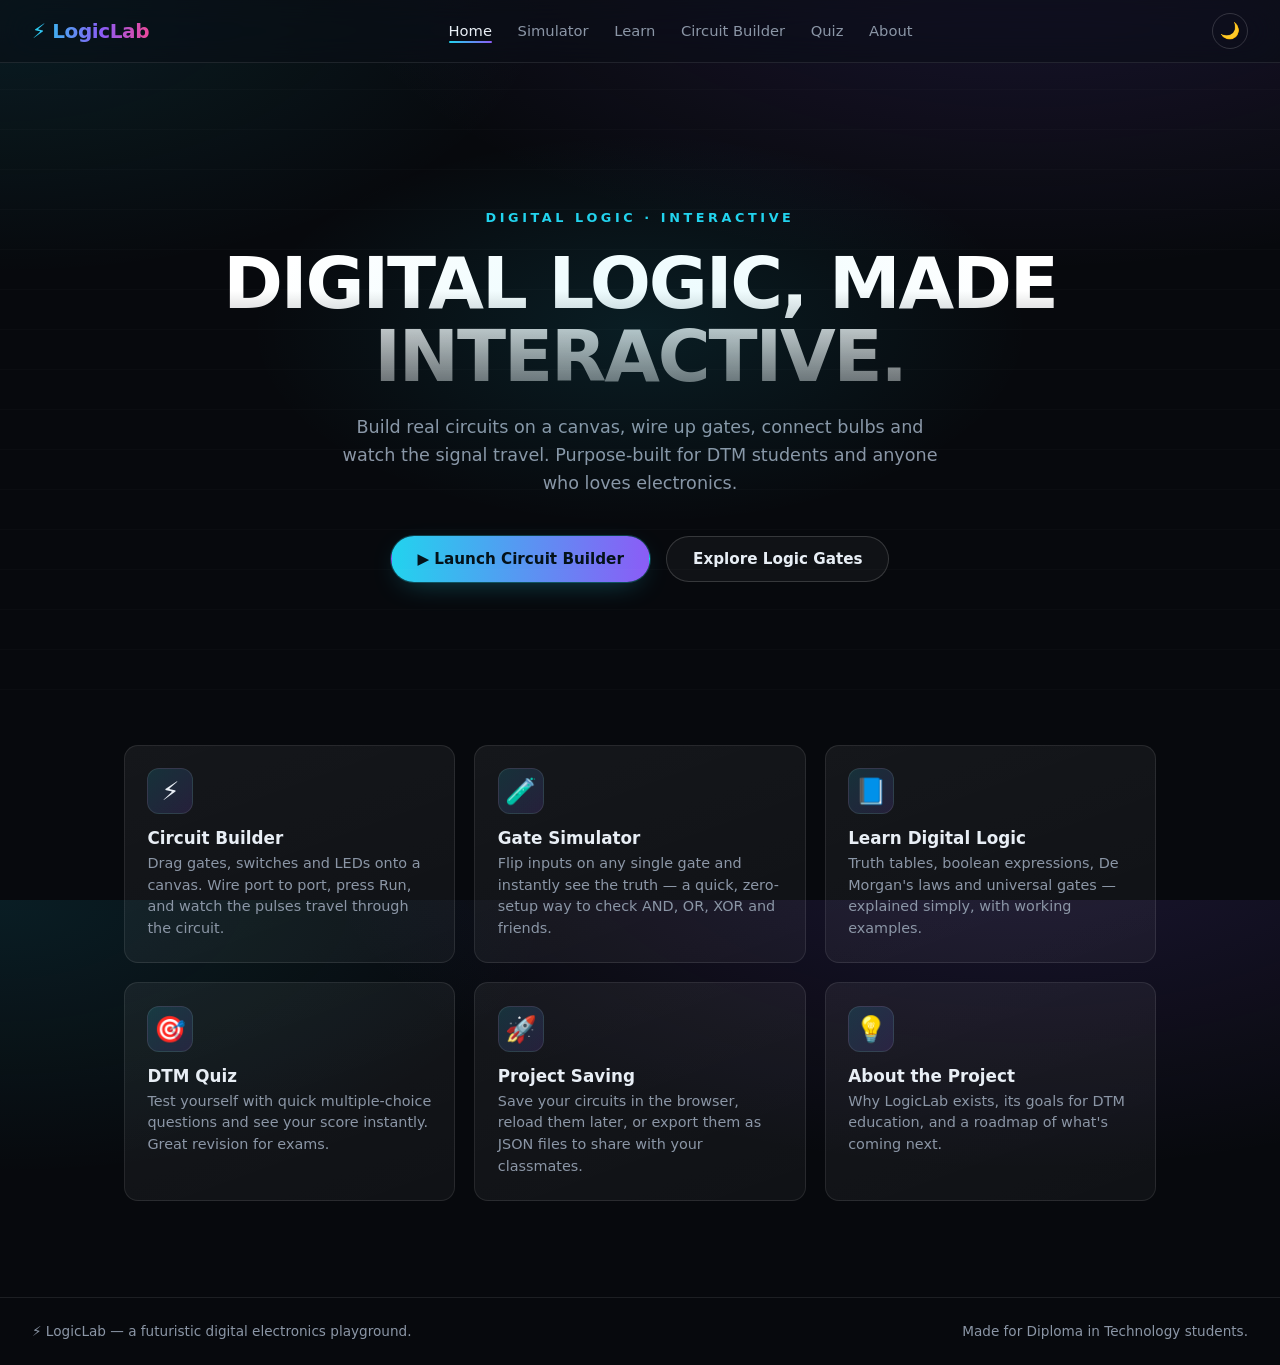
==== index.html @ 151f144c "LogicLab: interactive digital logic playground (builder, simulator, learn, quiz)" ====
<!DOCTYPE html>
<html lang="en">
<head>
    <meta charset="UTF-8">
    <meta name="viewport" content="width=device-width, initial-scale=1.0">
    <title>LogicLab | Learn, Build, Simulate & Test Digital Logic</title>
    <meta name="description" content="LogicLab is a free interactive digital logic playground for DTM students: drag-and-drop circuit builder, live gate simulator, logic gate lessons, truth tables and quizzes.">
    <meta property="og:title" content="LogicLab | Digital Logic Playground">
    <meta property="og:description" content="Build real logic circuits, simulate AND/OR/NOT/NAND/XOR gates and learn digital electronics interactively.">
    <meta property="og:type" content="website">
    <meta name="theme-color" content="#0a0e14">
    <link rel="stylesheet" href="css/style.css">
</head>
<body class="dark-mode">

    <nav class="navbar">
        <div class="logo">⚡ LogicLab</div>
        <ul class="nav-links">
            <li><a href="index.html" class="active">Home</a></li>
            <li><a href="pages/simulator.html">Simulator</a></li>
            <li><a href="pages/learn.html">Learn</a></li>
            <li><a href="pages/builder.html">Circuit Builder</a></li>
            <li><a href="pages/quiz.html">Quiz</a></li>
            <li><a href="pages/about.html">About</a></li>
        </ul>
        <div class="nav-actions">
            <button id="theme-toggle">🌙</button>
            <div class="hamburger">☰</div>
        </div>
    </nav>

    <main>
        <section class="hero">
            <div class="hero-kicker">Digital Logic · Interactive</div>
            <h1>DIGITAL LOGIC, MADE INTERACTIVE.</h1>
            <p>Build real circuits on a canvas, wire up gates, connect bulbs and watch the signal travel.
               Purpose-built for DTM students and anyone who loves electronics.</p>
            <div class="hero-actions">
                <a href="pages/builder.html" class="btn btn-primary">▶ Launch Circuit Builder</a>
                <a href="pages/learn.html" class="btn btn-secondary">Explore Logic Gates</a>
            </div>
        </section>

        <section class="page" style="padding-top:1rem;">
            <div class="grid grid-3">
                <a class="card" href="pages/builder.html">
                    <div class="card-icon">⚡</div>
                    <h3>Circuit Builder</h3>
                    <p>Drag gates, switches and LEDs onto a canvas. Wire port to port, press Run, and watch the pulses travel through the circuit.</p>
                </a>
                <a class="card" href="pages/simulator.html">
                    <div class="card-icon">🧪</div>
                    <h3>Gate Simulator</h3>
                    <p>Flip inputs on any single gate and instantly see the truth — a quick, zero-setup way to check AND, OR, XOR and friends.</p>
                </a>
                <a class="card" href="pages/learn.html">
                    <div class="card-icon">📘</div>
                    <h3>Learn Digital Logic</h3>
                    <p>Truth tables, boolean expressions, De Morgan's laws and universal gates — explained simply, with working examples.</p>
                </a>
                <a class="card" href="pages/quiz.html">
                    <div class="card-icon">🎯</div>
                    <h3>DTM Quiz</h3>
                    <p>Test yourself with quick multiple-choice questions and see your score instantly. Great revision for exams.</p>
                </a>
                <a class="card" href="pages/builder.html">
                    <div class="card-icon">🚀</div>
                    <h3>Project Saving</h3>
                    <p>Save your circuits in the browser, reload them later, or export them as JSON files to share with your classmates.</p>
                </a>
                <a class="card" href="pages/about.html">
                    <div class="card-icon">💡</div>
                    <h3>About the Project</h3>
                    <p>Why LogicLab exists, its goals for DTM education, and a roadmap of what's coming next.</p>
                </a>
            </div>
        </section>
    </main>

    <footer class="site-foot">
        <span>⚡ LogicLab — a futuristic digital electronics playground.</span>
        <span>Made for Diploma in Technology students.</span>
    </footer>

    <script src="js/app.js"></script>
</body>
</html>
---- css/style.css ----
/* ============================================================
   LogicLab — Global theme + pages
   Gen-Z futuristic: glass panels, soft neon accents, 2026 tool feel
   ============================================================ */

:root {
    --bg-0: #07090d;
    --bg-1: #0b1017;
    --bg-2: #0e141d;
    --panel: rgba(255, 255, 255, 0.04);
    --panel-2: rgba(255, 255, 255, 0.06);
    --line: rgba(255, 255, 255, 0.09);
    --line-strong: rgba(255, 255, 255, 0.16);
    --text: #e8eef5;
    --muted: #8b96a6;
    --cyan: #22d3ee;
    --violet: #8b5cf6;
    --pink: #ec4899;
    --green: #34d399;
    --amber: #fbbf24;
    --red: #f87171;
    --radius: 14px;
    --radius-sm: 10px;
    --glow-cyan: rgba(34, 211, 238, 0.45);
    --font: 'Inter', 'Segoe UI', system-ui, -apple-system, sans-serif;
    --mono: 'JetBrains Mono', 'Cascadia Code', ui-monospace, monospace;
}

* { margin: 0; padding: 0; box-sizing: border-box; }

html, body { height: 100%; }

body {
    font-family: var(--font);
    background:
        radial-gradient(1200px 600px at 80% -10%, rgba(139, 92, 246, 0.16), transparent 60%),
        radial-gradient(1000px 500px at 0% 0%, rgba(34, 211, 238, 0.10), transparent 55%),
        var(--bg-0);
    color: var(--text);
    min-height: 100vh;
    -webkit-font-smoothing: antialiased;
}

body.light-mode {
    background:
        radial-gradient(1200px 600px at 80% -10%, rgba(139, 92, 246, 0.10), transparent 60%),
        var(--bg-light);
    background-color: #eef2f6;
    --text: #1c2836;
    --muted: #5b6b7c;
    --line: rgba(0, 0, 0, 0.08);
    --panel: rgba(0, 0, 0, 0.03);
}

::selection { background: rgba(34, 211, 238, 0.3); }

a { color: inherit; text-decoration: none; }
button { font-family: inherit; color: inherit; }
input, select { font-family: inherit; color: inherit; }

/* ---------- Scrollbars ---------- */
::-webkit-scrollbar { width: 10px; height: 10px; }
::-webkit-scrollbar-thumb { background: rgba(255, 255, 255, 0.12); border-radius: 8px; border: 2px solid transparent; background-clip: content-box; }
::-webkit-scrollbar-thumb:hover { background: rgba(255, 255, 255, 0.22); background-clip: content-box; }
::-webkit-scrollbar-track { background: transparent; }

/* ---------- Navbar ---------- */
.navbar {
    position: sticky;
    top: 0;
    z-index: 1000;
    display: flex;
    align-items: center;
    justify-content: space-between;
    padding: 0.8rem 2rem;
    background: rgba(10, 14, 20, 0.6);
    backdrop-filter: blur(18px) saturate(140%);
    -webkit-backdrop-filter: blur(18px) saturate(140%);
    border-bottom: 1px solid var(--line);
}

.light-mode .navbar { background: rgba(255, 255, 255, 0.6); }

.logo {
    font-size: 1.25rem;
    font-weight: 800;
    letter-spacing: -0.02em;
    background: linear-gradient(92deg, var(--cyan), var(--violet) 60%, var(--pink));
    -webkit-background-clip: text;
    background-clip: text;
    -webkit-text-fill-color: transparent;
}

.nav-links { display: flex; list-style: none; gap: 1.6rem; align-items: center; }

.nav-links a {
    font-weight: 500;
    font-size: 0.92rem;
    color: var(--muted);
    transition: color 0.2s ease;
    position: relative;
    padding: 4px 0;
}

.nav-links a::after {
    content: "";
    position: absolute;
    left: 0; right: 100%; bottom: 0;
    height: 2px;
    border-radius: 2px;
    background: linear-gradient(90deg, var(--cyan), var(--violet));
    transition: right 0.25s ease;
}

.nav-links a:hover, .nav-links a.active { color: var(--text); }
.nav-links a:hover::after, .nav-links a.active::after { right: 0; }

.nav-actions { display: flex; align-items: center; gap: 1rem; }

#theme-toggle {
    background: none;
    border: 1px solid var(--line-strong);
    border-radius: 999px;
    width: 36px; height: 36px;
    font-size: 1rem;
    cursor: pointer;
    transition: transform 0.2s ease, border-color 0.2s ease;
}
#theme-toggle:hover { transform: rotate(-20deg) scale(1.05); border-color: var(--cyan); }

.hamburger { display: none; font-size: 1.4rem; cursor: pointer; }

@media (max-width: 820px) {
    .nav-links { display: none; }
    .hamburger { display: block; }
    .navbar { padding: 0.8rem 1rem; }
}

/* ---------- Hero ---------- */
.hero {
    display: flex;
    flex-direction: column;
    align-items: center;
    justify-content: center;
    min-height: 74vh;
    text-align: center;
    padding: 3rem 1.5rem;
    position: relative;
    overflow: hidden;
}

.hero::before {
    content: "";
    position: absolute;
    inset: 0;
    background:
        radial-gradient(600px 300px at 50% 40%, rgba(34, 211, 238, 0.10), transparent 65%),
        repeating-linear-gradient(0deg, transparent 0 39px, rgba(255, 255, 255, 0.015) 39px 40px);
    pointer-events: none;
}

.hero-kicker {
    font-size: 0.8rem;
    letter-spacing: 0.28em;
    text-transform: uppercase;
    color: var(--cyan);
    font-weight: 700;
    margin-bottom: 1.4rem;
}

.hero h1 {
    font-size: clamp(2.4rem, 6vw, 4.5rem);
    font-weight: 900;
    letter-spacing: -0.03em;
    line-height: 1.02;
    background: linear-gradient(180deg, #fff 30%, rgba(255, 255, 255, 0.35));
    -webkit-background-clip: text;
    background-clip: text;
    -webkit-text-fill-color: transparent;
    max-width: 900px;
    margin-bottom: 1.2rem;
}

.light-mode .hero h1 { background: linear-gradient(180deg, #0c1620 30%, #3b4a5c); -webkit-background-clip: text; -webkit-text-fill-color: transparent; }

.hero p {
    font-size: 1.1rem;
    color: var(--muted);
    max-width: 620px;
    line-height: 1.6;
    margin-bottom: 2.4rem;
}

.hero-actions { display: flex; gap: 1rem; flex-wrap: wrap; justify-content: center; }

/* ---------- Buttons ---------- */
.btn {
    display: inline-flex;
    align-items: center;
    gap: 0.5rem;
    padding: 0.8rem 1.6rem;
    border-radius: 999px;
    font-weight: 700;
    font-size: 0.95rem;
    cursor: pointer;
    border: 1px solid transparent;
    transition: transform 0.15s ease, box-shadow 0.2s ease, background 0.2s ease;
    user-select: none;
}
.btn:active { transform: scale(0.97); }

.btn-primary {
    background: linear-gradient(92deg, var(--cyan), var(--violet));
    color: #04121a;
    box-shadow: 0 0 0 1px rgba(34, 211, 238, 0.25), 0 8px 30px -12px var(--glow-cyan);
}
.btn-primary:hover { transform: translateY(-2px); box-shadow: 0 0 30px -6px var(--glow-cyan), 0 14px 40px -14px rgba(139, 92, 246, 0.5); }

.btn-secondary {
    background: var(--panel);
    border-color: var(--line-strong);
    color: var(--text);
}
.btn-secondary:hover { border-color: var(--cyan); background: var(--panel-2); }

/* ---------- Page shells (learn / quiz / about) ---------- */
.page {
    max-width: 1080px;
    margin: 0 auto;
    padding: 3rem 1.5rem 6rem;
}

.page-head { margin-bottom: 2.5rem; }
.page-head h1 { font-size: clamp(1.8rem, 4vw, 2.6rem); letter-spacing: -0.02em; }
.page-head p { color: var(--muted); margin-top: 0.5rem; }

/* ---------- Cards / grids ---------- */
.grid { display: grid; gap: 1.2rem; }
.grid-3 { grid-template-columns: repeat(auto-fill, minmax(260px, 1fr)); }
.grid-2 { grid-template-columns: repeat(auto-fill, minmax(320px, 1fr)); }

.card {
    background: linear-gradient(160deg, var(--panel-2), var(--panel));
    border: 1px solid var(--line);
    border-radius: var(--radius);
    padding: 1.4rem;
    transition: transform 0.18s ease, border-color 0.18s ease, background 0.18s ease;
    position: relative;
    overflow: hidden;
}
.card:hover { transform: translateY(-3px); border-color: var(--line-strong); background: var(--panel-2); }

.card .card-icon {
    font-size: 1.6rem;
    width: 46px; height: 46px;
    display: grid;
    place-items: center;
    border-radius: 12px;
    background: linear-gradient(135deg, rgba(34, 211, 238, 0.15), rgba(139, 92, 246, 0.15));
    border: 1px solid var(--line);
    margin-bottom: 0.9rem;
}
.card h3 { font-size: 1.05rem; margin-bottom: 0.3rem; }
.card p { color: var(--muted); font-size: 0.9rem; line-height: 1.5; }

/* ---------- Simulator page (legacy single-gate) ---------- */
#simulator-container {
    background: var(--panel);
    border: 1px solid var(--line);
    border-radius: var(--radius);
    padding: 2rem;
    display: inline-block;
    box-shadow: 0 20px 60px -30px rgba(0,0,0,0.6);
}
.btn-switch {
    padding: 0.55rem 1.1rem;
    border: 1px solid var(--line-strong);
    border-radius: 10px;
    background: var(--panel-2);
    color: var(--muted);
    cursor: pointer;
    margin: 0.35rem;
    font-weight: 600;
    transition: all 0.15s ease;
}
.btn-switch.active { color: var(--cyan); border-color: var(--cyan); box-shadow: 0 0 14px -4px var(--glow-cyan); }
#output-result { font-size: 2rem; font-weight: 800; font-family: var(--mono); color: var(--muted); }
#output-result.active { color: var(--accent, var(--pink)); }

.controls select {
    background: var(--bg-2);
    border: 1px solid var(--line-strong);
    border-radius: 10px;
    padding: 0.55rem 1rem;
    font-weight: 600;
    outline: none;
}
.controls select:focus { border-color: var(--cyan); }

/* ---------- Learn page ---------- */
.truth-table {
    width: 100%;
    border-collapse: collapse;
    font-family: var(--mono);
    font-size: 0.85rem;
    margin-top: 0.6rem;
}
.truth-table th, .truth-table td { border: 1px solid var(--line); padding: 5px 8px; text-align: center; }
.truth-table th { color: var(--muted); font-weight: 600; }
.bin { font-weight: 700; }
.bin.hi { color: var(--green); }
.bin.lo { color: var(--muted); }

.note {
    border-left: 3px solid var(--violet);
    background: rgba(139, 92, 246, 0.08);
    padding: 0.9rem 1.1rem;
    border-radius: 0 var(--radius-sm) var(--radius-sm) 0;
    color: var(--muted);
    font-size: 0.92rem;
    line-height: 1.5;
}
.note b { color: var(--text); }

/* ---------- Quiz ---------- */
.quiz-box { max-width: 720px; margin: 0 auto; }
.quiz-progress { height: 6px; background: var(--panel-2); border-radius: 4px; overflow: hidden; margin: 1.2rem 0; }
.quiz-progress > div { height: 100%; background: linear-gradient(90deg, var(--cyan), var(--violet)); transition: width 0.3s ease; }
.quiz-q { font-size: 1.15rem; font-weight: 600; margin-bottom: 1.4rem; line-height: 1.5; }
.quiz-opt {
    display: block;
    width: 100%;
    text-align: left;
    background: var(--panel);
    border: 1px solid var(--line);
    border-radius: var(--radius-sm);
    padding: 0.9rem 1.2rem;
    margin-bottom: 0.7rem;
    cursor: pointer;
    font-size: 0.95rem;
    transition: border-color 0.15s ease, background 0.15s ease;
}
.quiz-opt:hover { border-color: var(--cyan); background: var(--panel-2); }
.quiz-opt.correct { border-color: var(--green); background: rgba(52, 211, 153, 0.12); }
.quiz-opt.wrong { border-color: var(--red); background: rgba(248, 113, 113, 0.12); }
.quiz-opt:disabled { cursor: default; opacity: 0.8; }
.quiz-score { font-family: var(--mono); font-size: 1.3rem; margin-top: 1.2rem; }

/* ---------- Footer ---------- */
footer.site-foot {
    border-top: 1px solid var(--line);
    padding: 1.6rem 2rem;
    color: var(--muted);
    font-size: 0.85rem;
    display: flex;
    justify-content: space-between;
    flex-wrap: wrap;
    gap: 0.5rem;
}

/* ---------- Motion safety ---------- */
@media (prefers-reduced-motion: reduce) {
    *, *::before, *::after { animation-duration: 0.001s !important; transition-duration: 0.001s !important; }
}
/* ============================ Simulator ============================ */
.sim-card { padding: 1.6rem; }
.gate-picker { display: flex; flex-wrap: wrap; gap: 0.5rem; margin-bottom: 1.4rem; }
.gate-chip { background: var(--panel-1); border: 1px solid var(--line); color: var(--muted);
  padding: 0.45rem 0.9rem; border-radius: 999px; font-family: var(--mono); font-size: 0.85rem;
  letter-spacing: 0.05em; cursor: pointer; transition: all 0.18s; }
.gate-chip:hover { color: var(--text); border-color: var(--cyan); transform: translateY(-1px); }
.gate-chip.active { color: var(--cyan); border-color: rgba(34,211,238,0.5); background: rgba(34,211,238,0.1);
  box-shadow: 0 0 14px -4px var(--glow-cyan); }

.sim-stage { display: grid; grid-template-columns: minmax(140px,1fr) minmax(220px,2fr) minmax(140px,1fr);
  gap: 1rem; align-items: center; padding: 1.4rem 0; border-top: 1px solid var(--line); border-bottom: 1px solid var(--line); }
.sim-side { display: flex; flex-direction: column; gap: 1.1rem; align-items: center; }
.sim-node { display: flex; flex-direction: column; align-items: center; gap: 0.5rem; }
.node-tag { font-family: var(--mono); font-size: 0.72rem; letter-spacing: 0.22em; color: var(--muted); }

.paddle { position: relative; width: 78px; height: 38px; border-radius: 999px; background: #10151d;
  border: 1px solid var(--line); cursor: pointer; outline: none;
  transition: border-color 0.15s, box-shadow 0.15s; }
.paddle .knob { position: absolute; top: 4px; left: 4px; width: 28px; height: 28px; border-radius: 50%;
  background: #1b2230; border: 1px solid #2b3547;
  transition: transform 0.18s cubic-bezier(0.34,1.56,0.64,1), background 0.15s, box-shadow 0.15s; }
.paddle.on { border-color: rgba(34,211,238,0.55); box-shadow: 0 0 16px -4px var(--glow-cyan); }
.paddle.on .knob { transform: translateX(40px); background: var(--cyan); border-color: var(--cyan);
  box-shadow: 0 0 12px -2px var(--glow-cyan); }
.paddle-label { position: absolute; inset: 0; line-height: 36px; text-align: center;
  font-family: var(--mono); font-size: 0.8rem; letter-spacing: 0.1em; color: var(--muted);
  pointer-events: none; }
.paddle.on .paddle-label { color: #04121a; }

.sim-galaxy { display: flex; flex-direction: column; align-items: center; gap: 0.4rem; text-align: center; }
.sim-symbol { width: 96px; height: 56px; filter: drop-shadow(0 0 8px rgba(34,211,238,0.25)); }
.sim-symbol path { stroke: var(--cyan); stroke-width: 3; fill: none; stroke-linecap: round; stroke-linejoin: round; }
.sim-symbol .bubble { fill: var(--cyan); stroke: none; }
.sim-gate-name { font-family: var(--mono); font-size: 1.4rem; font-weight: 700; letter-spacing: 0.15em; color: var(--text); }
.sim-gate-desc { color: var(--muted); font-size: 0.85rem; max-width: 320px; line-height: 1.5; }

.out-led { width: 96px; height: 96px; border-radius: 50%; display: flex; flex-direction: column;
  align-items: center; justify-content: center; gap: 0.1rem;
  background: radial-gradient(circle at 50% 45%, #1b2230, #0c0f16 70%); border: 1px solid var(--line);
  transition: border-color 0.15s, box-shadow 0.2s, background 0.2s; }
.out-val { font-family: var(--mono); font-size: 1.7rem; font-weight: 800; color: var(--muted); transition: color 0.15s; }
.out-label { font-family: var(--mono); font-size: 0.62rem; letter-spacing: 0.25em; color: var(--muted); transition: color 0.15s; }
.out-led.on { border-color: rgba(34,211,238,0.6);
  background: radial-gradient(circle at 50% 45%, #0e2a35, #0c1a22 75%);
  box-shadow: 0 0 28px -6px var(--glow-cyan), inset 0 0 26px -12px var(--glow-cyan); }
.out-led.on .out-val { color: var(--cyan); }
.out-led.on .out-label { color: var(--cyan); }

.sim-tt-title { margin-top: 1.4rem; font-family: var(--mono); font-size: 0.72rem; letter-spacing: 0.22em;
  color: var(--muted); text-transform: uppercase; }
#sim-tt { margin-top: 0.9rem; overflow-x: auto; }
#sim-tt .truth-table { border-collapse: collapse; font-family: var(--mono); font-size: 0.85rem; text-align: center; }
#sim-tt .truth-table th, #sim-tt .truth-table td { padding: 0.5rem 0.95rem; border-bottom: 1px solid var(--line); }
#sim-tt .truth-table th { color: var(--muted); font-weight: 600; letter-spacing: 0.08em; }
#sim-tt .truth-table tr { transition: background 0.15s; }
#sim-tt .truth-table tr.cur { background: rgba(34,211,238,0.14); box-shadow: inset 3px 0 0 var(--cyan); }
#sim-tt .bin.hi { color: var(--cyan); }
#sim-tt .bin.lo { color: var(--muted); }

@media (max-width: 720px) { .sim-stage { grid-template-columns: 1fr; gap: 1.3rem; } .sim-side { flex-direction: row; justify-content: center; } }
@media (prefers-reduced-motion: reduce) { .paddle .knob, .gate-chip, .out-led { transition: none; } }
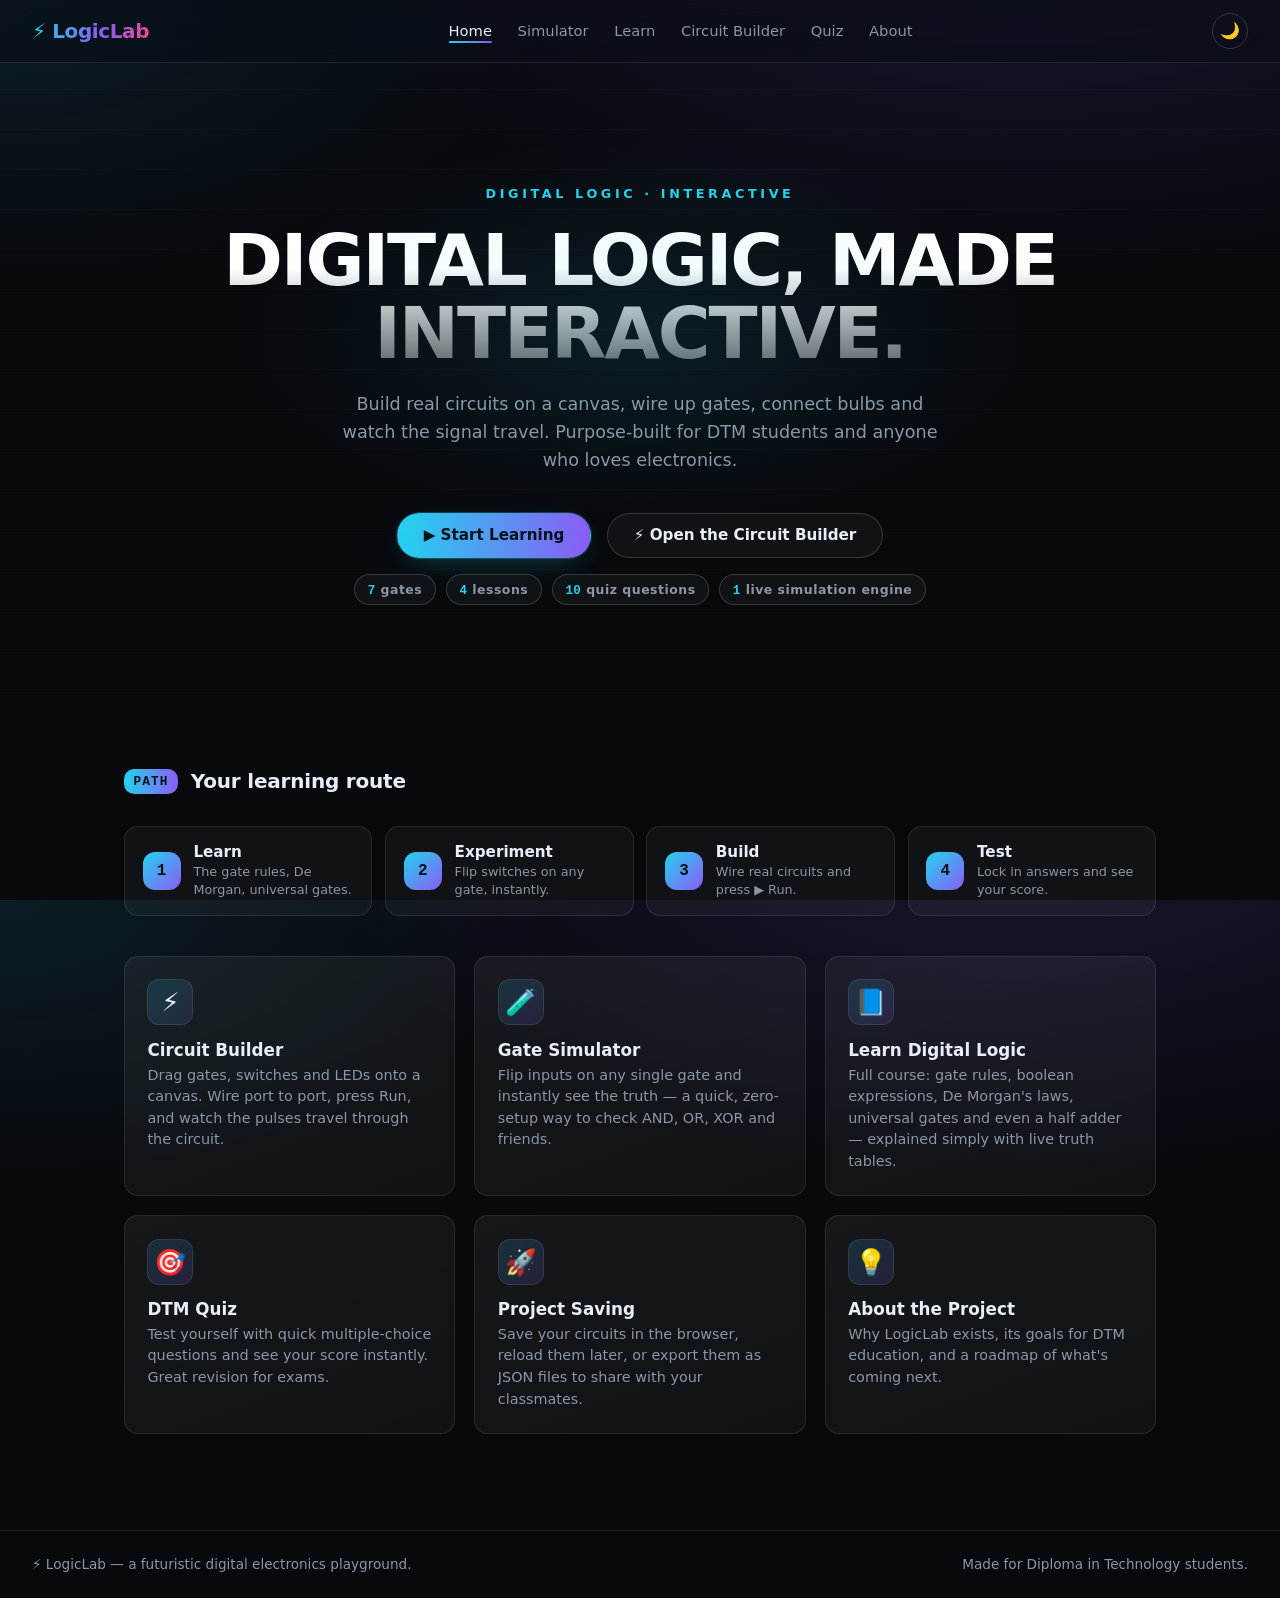
==== commit d96358d4: "Course upgrade + quiz-style UI + mobile toolbar: full logic course in Learn (gate lessons, boolean p" ====
--- a/index.html
+++ b/index.html
@@ -36,13 +36,42 @@
             <p>Build real circuits on a canvas, wire up gates, connect bulbs and watch the signal travel.
                Purpose-built for DTM students and anyone who loves electronics.</p>
             <div class="hero-actions">
-                <a href="pages/builder.html" class="btn btn-primary">▶ Launch Circuit Builder</a>
-                <a href="pages/learn.html" class="btn btn-secondary">Explore Logic Gates</a>
+                <a href="pages/learn.html" class="btn btn-primary">▶ Start Learning</a>
+                <a href="pages/builder.html" class="btn btn-secondary">⚡ Open the Circuit Builder</a>
+            </div>
+            <div class="stat-chips">
+                <span class="chip"><b>7</b> gates</span>
+                <span class="chip"><b>4</b> lessons</span>
+                <span class="chip"><b>10</b> quiz questions</span>
+                <span class="chip"><b>1</b> live simulation engine</span>
             </div>
         </section>
 
-        <section class="page" style="padding-top:1rem;">
-            <div class="grid grid-3">
+        <section class="page" style="padding-top:2.5rem;">
+            <div class="section-head" style="margin:0 0 1.2rem;">
+                <span class="sh-num">PATH</span>
+                <h2>Your learning route</h2>
+            </div>
+            <div class="step-strip">
+                <a class="step-card" href="pages/learn.html">
+                    <span class="st-num">1</span>
+                    <div><h3>Learn</h3><p>The gate rules, De Morgan, universal gates.</p></div>
+                </a>
+                <a class="step-card" href="pages/simulator.html">
+                    <span class="st-num">2</span>
+                    <div><h3>Experiment</h3><p>Flip switches on any gate, instantly.</p></div>
+                </a>
+                <a class="step-card" href="pages/builder.html">
+                    <span class="st-num">3</span>
+                    <div><h3>Build</h3><p>Wire real circuits and press ▶ Run.</p></div>
+                </a>
+                <a class="step-card" href="pages/quiz.html">
+                    <span class="st-num">4</span>
+                    <div><h3>Test</h3><p>Lock in answers and see your score.</p></div>
+                </a>
+            </div>
+
+            <div class="grid grid-3" style="margin-top:2.5rem;">
                 <a class="card" href="pages/builder.html">
                     <div class="card-icon">⚡</div>
                     <h3>Circuit Builder</h3>
@@ -56,7 +85,7 @@
                 <a class="card" href="pages/learn.html">
                     <div class="card-icon">📘</div>
                     <h3>Learn Digital Logic</h3>
-                    <p>Truth tables, boolean expressions, De Morgan's laws and universal gates — explained simply, with working examples.</p>
+                    <p>Full course: gate rules, boolean expressions, De Morgan's laws, universal gates and even a half adder — explained simply with live truth tables.</p>
                 </a>
                 <a class="card" href="pages/quiz.html">
                     <div class="card-icon">🎯</div>
--- a/css/style.css
+++ b/css/style.css
@@ -131,9 +131,53 @@
 .hamburger { display: none; font-size: 1.4rem; cursor: pointer; }
 
 @media (max-width: 820px) {
-    .nav-links { display: none; }
+    .nav-links {
+        display: flex;
+        flex-direction: column;
+        gap: 0.3rem;
+        position: absolute;
+        top: calc(100% + 8px);
+        left: 1rem; right: 1rem;
+        padding: 1rem;
+        background: rgba(10, 14, 20, 0.92);
+        backdrop-filter: blur(14px);
+        -webkit-backdrop-filter: blur(14px);
+        border: 1px solid var(--line-strong);
+        border-radius: 16px;
+        box-shadow: 0 24px 60px -20px rgba(0, 0, 0, 0.8);
+        opacity: 0;
+        pointer-events: none;
+        transform: translateY(-8px);
+        transition: opacity 0.2s ease, transform 0.2s ease;
+        z-index: 2000;
+    }
+    body.light-mode .nav-links { background: rgba(238, 242, 246, 0.95); }
+    .nav-links.open { opacity: 1; pointer-events: auto; transform: translateY(0); }
     .hamburger { display: block; }
     .navbar { padding: 0.8rem 1rem; }
+}
+
+/* ---------- Mobile tweaks (all pages) ---------- */
+html { -webkit-text-size-adjust: 100%; }
+button, .btn { touch-action: manipulation; }
+
+@media (max-width: 820px) {
+    .hero { min-height: 62vh; padding: 2.5rem 1.1rem; }
+    .hero h1 { font-size: clamp(2rem, 8vw, 3rem); }
+    .grid { gap: 1rem; }
+    .page { padding: 2rem 1.1rem 3rem; }
+    .card, .sim-card { border-radius: 16px; }
+    .quiz-opt { width: 100%; }
+    .sim-card { padding: 1rem; }
+}
+
+@media (max-width: 480px) {
+    .page { padding: 1.5rem 0.9rem 2.5rem; }
+    .hero-actions .btn { width: 100%; justify-content: center; }
+    .btn-switch { width: 100%; }
+    .controls { flex-direction: column; align-items: stretch; gap: 0.8rem; }
+    .inputs { flex-direction: column; }
+    .site-foot { flex-direction: column; gap: 0.2rem; text-align: center; }
 }
 
 /* ---------- Hero ---------- */
@@ -322,6 +366,207 @@
 }
 .note b { color: var(--text); }
 
+/* ---------- Course / lesson components (Learn + Home) ---------- */
+.section-head {
+    display: flex;
+    align-items: center;
+    gap: 0.8rem;
+    margin: 3rem 0 1.4rem;
+}
+.section-head .sh-num {
+    font-family: var(--mono);
+    font-size: 0.8rem;
+    font-weight: 800;
+    color: #04121a;
+    background: linear-gradient(92deg, var(--cyan), var(--violet));
+    border-radius: 10px;
+    padding: 0.32rem 0.6rem;
+    letter-spacing: 0.08em;
+    flex-shrink: 0;
+}
+.section-head h2 { font-size: 1.25rem; letter-spacing: -0.01em; }
+.section-head .sh-note { color: var(--muted); font-size: 0.82rem; margin-left: auto; }
+
+.lesson-card {
+    background: var(--panel);
+    border: 1px solid var(--line);
+    border-radius: var(--radius);
+    padding: 1.4rem;
+    position: relative;
+    overflow: hidden;
+    display: flex;
+    flex-direction: column;
+    gap: 0.7rem;
+    transition: transform 0.18s ease, border-color 0.18s ease, background 0.18s ease;
+}
+.lesson-card::before {
+    content: "";
+    position: absolute;
+    left: 0; top: 0; bottom: 0;
+    width: 3px;
+    background: var(--accent, var(--cyan));
+}
+.lesson-card:hover { transform: translateY(-3px); border-color: var(--line-strong); background: var(--panel-2); }
+.lesson-card .lc-top {
+    display: flex;
+    justify-content: space-between;
+    align-items: center;
+    gap: 0.8rem;
+    flex-wrap: wrap;
+}
+.lesson-card h3 { font-size: 1.06rem; }
+.lesson-card .gate-rule {
+    font-size: 0.92rem;
+    color: var(--text);
+    line-height: 1.55;
+}
+.lesson-card .gate-rule b { color: var(--accent, var(--cyan)); }
+.lesson-card .real, .lesson-card .mmm {
+    font-size: 0.85rem;
+    color: var(--muted);
+    line-height: 1.55;
+    padding-left: 1rem;
+    position: relative;
+}
+.lesson-card .real::before { content: "💡"; position: absolute; left: 0; }
+.lesson-card .mmm::before { content: "🧠"; position: absolute; left: 0; }
+
+.badge {
+    font-family: var(--mono);
+    font-size: 0.68rem;
+    font-weight: 800;
+    letter-spacing: 0.1em;
+    padding: 0.28rem 0.6rem;
+    border-radius: 999px;
+    color: var(--accent, var(--cyan));
+    border: 1px solid color-mix(in srgb, var(--accent, var(--cyan)) 45%, transparent);
+    background: color-mix(in srgb, var(--accent, var(--cyan)) 10%, transparent);
+    white-space: nowrap;
+}
+
+.sym-box {
+    border: 1px solid var(--line);
+    background: var(--bg-1);
+    border-radius: var(--radius-sm);
+    color: var(--accent, var(--cyan));
+    flex-shrink: 0;
+}
+.expr-chip {
+    font-family: var(--mono);
+    font-size: 0.82rem;
+    font-weight: 700;
+    letter-spacing: 0.04em;
+    color: var(--accent, var(--cyan));
+    background: color-mix(in srgb, var(--accent, var(--cyan)) 8%, transparent);
+    border: 1px dashed color-mix(in srgb, var(--accent, var(--cyan)) 40%, transparent);
+    border-radius: 8px;
+    padding: 0.45rem 0.7rem;
+    display: inline-block;
+}
+
+.tt { font-size: 0.85rem; width: 100%; }
+.tt .truth-table { margin-top: 0.3rem; }
+
+.tip-box {
+    border: 1px solid color-mix(in srgb, var(--amber) 40%, transparent);
+    background: rgba(251, 191, 36, 0.08);
+    border-radius: var(--radius-sm);
+    padding: 0.7rem 0.9rem;
+    font-size: 0.86rem;
+    line-height: 1.5;
+    color: var(--muted);
+}
+.tip-box b, .tip-box .t-head { color: var(--amber); }
+.info-list { list-style: none; display: flex; flex-direction: column; gap: 0.7rem; font-size: 0.9rem; line-height: 1.5; color: var(--muted); }
+.info-list li { padding-left: 1.4rem; position: relative; }
+.info-list li::before { content: "▹"; position: absolute; left: 0; color: var(--cyan); }
+
+.glossary { display: grid; grid-template-columns: repeat(auto-fill, minmax(240px, 1fr)); gap: 0.8rem; }
+.glossary .card { padding: 1rem 1.1rem; }
+.glossary .card b { color: var(--text); font-size: 0.9rem; display: block; margin-bottom: 0.25rem; }
+.glossary .card span { color: var(--muted); font-size: 0.85rem; line-height: 1.45; }
+
+.kbd {
+    font-family: var(--mono);
+    font-size: 0.75rem;
+    border: 1px solid var(--line-strong);
+    border-bottom-width: 2px;
+    border-radius: 6px;
+    padding: 0.1rem 0.4rem;
+    color: var(--text);
+    background: var(--panel-2);
+}
+
+/* ---- Home: course path steps + stat badges ---- */
+.step-strip {
+    display: grid;
+    grid-template-columns: repeat(auto-fit, minmax(150px, 1fr));
+    gap: 0.8rem;
+    margin: 2rem 0 0.4rem;
+}
+.step-card {
+    background: var(--panel);
+    border: 1px solid var(--line);
+    border-radius: var(--radius);
+    padding: 1rem 1.1rem;
+    display: flex;
+    align-items: center;
+    gap: 0.8rem;
+    transition: transform 0.18s ease, border-color 0.18s ease, background 0.18s ease;
+}
+.step-card:hover { transform: translateY(-3px); border-color: var(--line-strong); background: var(--panel-2); }
+.step-card .st-num {
+    font-family: var(--mono);
+    font-weight: 800;
+    width: 38px; height: 38px;
+    border-radius: 12px;
+    display: grid;
+    place-items: center;
+    flex-shrink: 0;
+    color: #04121a;
+    background: linear-gradient(135deg, var(--cyan), var(--violet));
+}
+.step-card h3 { font-size: 0.95rem; margin-bottom: 0.15rem; }
+.step-card p { font-size: 0.8rem; color: var(--muted); line-height: 1.4; }
+
+.stat-chips { display: flex; flex-wrap: wrap; justify-content: center; gap: 0.6rem; margin-top: 1rem; }
+.stat-chips .chip {
+    font-size: 0.78rem;
+    font-weight: 700;
+    letter-spacing: 0.04em;
+    color: var(--muted);
+    border: 1px solid var(--line-strong);
+    background: var(--panel);
+    padding: 0.4rem 0.8rem;
+    border-radius: 999px;
+}
+.stat-chips .chip b { color: var(--cyan); font-family: var(--mono); }
+
+.cta-strip {
+    border: 1px solid color-mix(in srgb, var(--cyan) 35%, transparent);
+    background: linear-gradient(120deg, rgba(34,211,238,0.10), rgba(139,92,246,0.12));
+    border-radius: var(--radius);
+    padding: 1.6rem;
+    margin-top: 3rem;
+    display: flex;
+    flex-wrap: wrap;
+    align-items: center;
+    justify-content: space-between;
+    gap: 1rem;
+}
+.cta-strip h3 { font-size: 1.15rem; margin-bottom: 0.3rem; }
+.cta-strip p { color: var(--muted); font-size: 0.9rem; }
+
+.glass {
+    background: var(--panel);
+    border: 1px solid var(--line);
+    border-radius: var(--radius);
+    padding: 1.2rem;
+    display: flex;
+    flex-direction: column;
+    gap: 1rem;
+}
+
 /* ---------- Quiz ---------- */
 .quiz-box { max-width: 720px; margin: 0 auto; }
 .quiz-progress { height: 6px; background: var(--panel-2); border-radius: 4px; overflow: hidden; margin: 1.2rem 0; }
@@ -421,6 +666,9 @@
 #sim-tt .truth-table tr.cur { background: rgba(34,211,238,0.14); box-shadow: inset 3px 0 0 var(--cyan); }
 #sim-tt .bin.hi { color: var(--cyan); }
 #sim-tt .bin.lo { color: var(--muted); }
+.sim-hint { margin-top: 0.9rem; font-size: 0.85rem; line-height: 1.5; color: var(--muted); }
+.sim-hint b { color: var(--cyan); }
+.sim-hint .hint-sep { color: var(--line-strong); }
 
 @media (max-width: 720px) { .sim-stage { grid-template-columns: 1fr; gap: 1.3rem; } .sim-side { flex-direction: row; justify-content: center; } }
 @media (prefers-reduced-motion: reduce) { .paddle .knob, .gate-chip, .out-led { transition: none; } }
